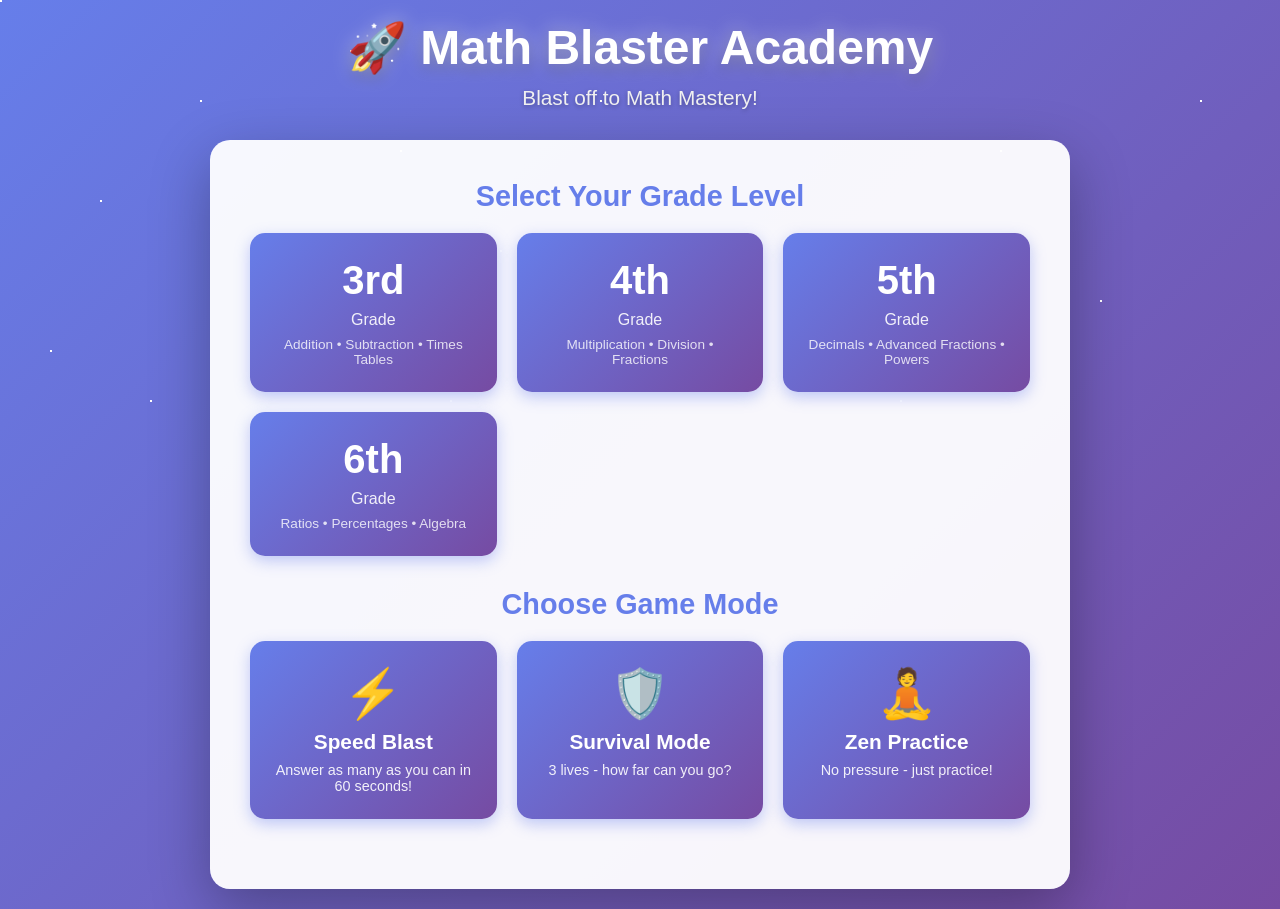
==== math-game/index.html @ 0ccb5281 "Add Math Blaster Academy - Interactive math game for grades 3-6 - Created engaging web-based math ga" ====
<!DOCTYPE html>
<html lang="en">
<head>
    <meta charset="UTF-8">
    <meta name="viewport" content="width=device-width, initial-scale=1.0">
    <title>🚀 Math Blaster Academy - Super Fun Math Game!</title>
    <link rel="stylesheet" href="styles.css">
</head>
<body>
    <div class="stars"></div>
    <div class="container">
        <header class="header">
            <h1 class="title">🚀 Math Blaster Academy</h1>
            <p class="subtitle">Blast off to Math Mastery!</p>
        </header>

        <!-- Main Menu -->
        <div id="menu" class="menu-screen active">
            <div class="menu-panel">
                <h2>Select Your Grade Level</h2>
                <div class="grade-selector">
                    <button class="grade-btn" data-grade="3">
                        <span class="grade-num">3rd</span>
                        <span class="grade-label">Grade</span>
                        <span class="grade-skills">Addition • Subtraction • Times Tables</span>
                    </button>
                    <button class="grade-btn" data-grade="4">
                        <span class="grade-num">4th</span>
                        <span class="grade-label">Grade</span>
                        <span class="grade-skills">Multiplication • Division • Fractions</span>
                    </button>
                    <button class="grade-btn" data-grade="5">
                        <span class="grade-num">5th</span>
                        <span class="grade-label">Grade</span>
                        <span class="grade-skills">Decimals • Advanced Fractions • Powers</span>
                    </button>
                    <button class="grade-btn" data-grade="6">
                        <span class="grade-num">6th</span>
                        <span class="grade-label">Grade</span>
                        <span class="grade-skills">Ratios • Percentages • Algebra</span>
                    </button>
                </div>

                <h2 style="margin-top: 2rem;">Choose Game Mode</h2>
                <div class="mode-selector">
                    <button class="mode-btn" data-mode="speed">
                        <span class="mode-icon">⚡</span>
                        <span class="mode-name">Speed Blast</span>
                        <span class="mode-desc">Answer as many as you can in 60 seconds!</span>
                    </button>
                    <button class="mode-btn" data-mode="survival">
                        <span class="mode-icon">🛡️</span>
                        <span class="mode-name">Survival Mode</span>
                        <span class="mode-desc">3 lives - how far can you go?</span>
                    </button>
                    <button class="mode-btn" data-mode="zen">
                        <span class="mode-icon">🧘</span>
                        <span class="mode-name">Zen Practice</span>
                        <span class="mode-desc">No pressure - just practice!</span>
                    </button>
                </div>
            </div>
        </div>

        <!-- Game Screen -->
        <div id="game" class="game-screen">
            <div class="game-hud">
                <div class="hud-item">
                    <span class="hud-label">Score</span>
                    <span id="score" class="hud-value">0</span>
                </div>
                <div class="hud-item" id="timer-display">
                    <span class="hud-label">Time</span>
                    <span id="timer" class="hud-value">60</span>
                </div>
                <div class="hud-item" id="lives-display">
                    <span class="hud-label">Lives</span>
                    <span id="lives" class="hud-value">❤️❤️❤️</span>
                </div>
                <div class="hud-item">
                    <span class="hud-label">Streak</span>
                    <span id="streak" class="hud-value">0🔥</span>
                </div>
            </div>

            <div class="question-area">
                <div id="question" class="question">2 + 2 = ?</div>
                <div id="feedback" class="feedback"></div>
            </div>

            <div class="answer-grid">
                <button class="answer-btn" data-answer="0">0</button>
                <button class="answer-btn" data-answer="1">1</button>
                <button class="answer-btn" data-answer="2">2</button>
                <button class="answer-btn" data-answer="3">3</button>
            </div>

            <button id="quit-btn" class="quit-btn">Quit Game</button>
        </div>

        <!-- Game Over Screen -->
        <div id="gameover" class="gameover-screen">
            <div class="gameover-panel">
                <h2 id="gameover-title">Game Over!</h2>
                <div class="stats">
                    <div class="stat-item">
                        <span class="stat-label">Final Score</span>
                        <span id="final-score" class="stat-value">0</span>
                    </div>
                    <div class="stat-item">
                        <span class="stat-label">Correct Answers</span>
                        <span id="correct-count" class="stat-value">0</span>
                    </div>
                    <div class="stat-item">
                        <span class="stat-label">Best Streak</span>
                        <span id="best-streak" class="stat-value">0</span>
                    </div>
                    <div class="stat-item">
                        <span class="stat-label">Accuracy</span>
                        <span id="accuracy" class="stat-value">0%</span>
                    </div>
                </div>
                <div id="achievement" class="achievement"></div>
                <button id="play-again" class="cta-btn">Play Again!</button>
                <button id="back-menu" class="secondary-btn">Back to Menu</button>
            </div>
        </div>
    </div>

    <div id="particles"></div>
    <script src="game.js"></script>
</body>
</html>
---- math-game/styles.css ----
* {
    margin: 0;
    padding: 0;
    box-sizing: border-box;
}

body {
    font-family: 'Segoe UI', Tahoma, Geneva, Verdana, sans-serif;
    background: linear-gradient(135deg, #667eea 0%, #764ba2 100%);
    min-height: 100vh;
    overflow-x: hidden;
    position: relative;
}

/* Animated stars background */
.stars {
    position: fixed;
    top: 0;
    left: 0;
    width: 100%;
    height: 100%;
    pointer-events: none;
    z-index: 0;
}

.stars::before,
.stars::after {
    content: '';
    position: absolute;
    width: 2px;
    height: 2px;
    background: white;
    box-shadow: 
        100px 200px white, 200px 100px white, 300px 300px white,
        400px 150px white, 150px 400px white, 250px 250px white,
        50px 350px white, 350px 50px white, 450px 400px white,
        500px 250px white, 600px 100px white, 700px 350px white,
        800px 200px white, 900px 400px white, 1000px 150px white,
        1100px 300px white, 1200px 100px white, 1300px 350px white;
    animation: sparkle 3s ease-in-out infinite;
}

.stars::after {
    animation-delay: 1.5s;
}

@keyframes sparkle {
    0%, 100% { opacity: 0.3; }
    50% { opacity: 1; }
}

.container {
    position: relative;
    z-index: 1;
    max-width: 900px;
    margin: 0 auto;
    padding: 20px;
}

.header {
    text-align: center;
    margin-bottom: 30px;
    animation: slideDown 0.8s ease-out;
}

@keyframes slideDown {
    from {
        opacity: 0;
        transform: translateY(-50px);
    }
    to {
        opacity: 1;
        transform: translateY(0);
    }
}

.title {
    font-size: 3rem;
    color: white;
    text-shadow: 0 0 20px rgba(255, 255, 255, 0.5),
                 0 5px 15px rgba(0, 0, 0, 0.3);
    margin-bottom: 10px;
    animation: pulse 2s ease-in-out infinite;
}

@keyframes pulse {
    0%, 100% { transform: scale(1); }
    50% { transform: scale(1.05); }
}

.subtitle {
    font-size: 1.3rem;
    color: #f0f0f0;
    text-shadow: 0 2px 5px rgba(0, 0, 0, 0.3);
}

/* Menu Screen */
.menu-screen, .game-screen, .gameover-screen {
    display: none;
}

.menu-screen.active, .game-screen.active, .gameover-screen.active {
    display: block;
    animation: fadeIn 0.5s ease-out;
}

@keyframes fadeIn {
    from { opacity: 0; }
    to { opacity: 1; }
}

.menu-panel, .gameover-panel {
    background: rgba(255, 255, 255, 0.95);
    border-radius: 20px;
    padding: 40px;
    box-shadow: 0 20px 60px rgba(0, 0, 0, 0.3);
}

.menu-panel h2 {
    color: #667eea;
    text-align: center;
    margin-bottom: 20px;
    font-size: 1.8rem;
}

.grade-selector, .mode-selector {
    display: grid;
    grid-template-columns: repeat(auto-fit, minmax(200px, 1fr));
    gap: 20px;
    margin-bottom: 30px;
}

.grade-btn, .mode-btn {
    background: linear-gradient(135deg, #667eea 0%, #764ba2 100%);
    border: none;
    border-radius: 15px;
    padding: 25px;
    color: white;
    cursor: pointer;
    transition: all 0.3s ease;
    display: flex;
    flex-direction: column;
    align-items: center;
    gap: 8px;
    box-shadow: 0 5px 15px rgba(102, 126, 234, 0.4);
}

.grade-btn:hover, .mode-btn:hover {
    transform: translateY(-5px) scale(1.05);
    box-shadow: 0 10px 25px rgba(102, 126, 234, 0.6);
}

.grade-btn.selected, .mode-btn.selected {
    background: linear-gradient(135deg, #f093fb 0%, #f5576c 100%);
    box-shadow: 0 10px 30px rgba(245, 87, 108, 0.6);
    transform: scale(1.1);
}

.grade-num {
    font-size: 2.5rem;
    font-weight: bold;
}

.grade-label {
    font-size: 1rem;
    opacity: 0.9;
}

.grade-skills {
    font-size: 0.85rem;
    opacity: 0.8;
    text-align: center;
}

.mode-icon {
    font-size: 3rem;
}

.mode-name {
    font-size: 1.3rem;
    font-weight: bold;
}

.mode-desc {
    font-size: 0.9rem;
    opacity: 0.9;
    text-align: center;
}

/* Game Screen */
.game-hud {
    display: flex;
    justify-content: space-around;
    margin-bottom: 30px;
    flex-wrap: wrap;
    gap: 15px;
}

.hud-item {
    background: rgba(255, 255, 255, 0.95);
    padding: 15px 25px;
    border-radius: 15px;
    text-align: center;
    box-shadow: 0 5px 15px rgba(0, 0, 0, 0.2);
    min-width: 120px;
}

.hud-label {
    display: block;
    font-size: 0.9rem;
    color: #666;
    margin-bottom: 5px;
}

.hud-value {
    display: block;
    font-size: 1.8rem;
    font-weight: bold;
    color: #667eea;
}

.question-area {
    background: rgba(255, 255, 255, 0.95);
    border-radius: 20px;
    padding: 60px 40px;
    margin-bottom: 30px;
    text-align: center;
    box-shadow: 0 10px 30px rgba(0, 0, 0, 0.3);
    min-height: 200px;
    display: flex;
    flex-direction: column;
    justify-content: center;
    align-items: center;
    position: relative;
}

.question {
    font-size: 3rem;
    font-weight: bold;
    color: #333;
    animation: questionPop 0.5s ease-out;
}

@keyframes questionPop {
    0% {
        transform: scale(0.5);
        opacity: 0;
    }
    50% {
        transform: scale(1.1);
    }
    100% {
        transform: scale(1);
        opacity: 1;
    }
}

.feedback {
    position: absolute;
    top: 50%;
    left: 50%;
    transform: translate(-50%, -50%);
    font-size: 4rem;
    font-weight: bold;
    pointer-events: none;
    opacity: 0;
}

.feedback.show {
    animation: feedbackBurst 0.8s ease-out;
}

@keyframes feedbackBurst {
    0% {
        opacity: 1;
        transform: translate(-50%, -50%) scale(0.5);
    }
    50% {
        transform: translate(-50%, -50%) scale(1.3);
    }
    100% {
        opacity: 0;
        transform: translate(-50%, -50%) scale(1) translateY(-50px);
    }
}

.feedback.correct {
    color: #4caf50;
}

.feedback.wrong {
    color: #f44336;
}

.answer-grid {
    display: grid;
    grid-template-columns: repeat(2, 1fr);
    gap: 20px;
    margin-bottom: 20px;
}

.answer-btn {
    background: white;
    border: 3px solid #667eea;
    border-radius: 15px;
    padding: 30px;
    font-size: 2rem;
    font-weight: bold;
    color: #667eea;
    cursor: pointer;
    transition: all 0.2s ease;
    box-shadow: 0 5px 15px rgba(0, 0, 0, 0.1);
}

.answer-btn:hover {
    background: #667eea;
    color: white;
    transform: scale(1.05);
    box-shadow: 0 8px 20px rgba(102, 126, 234, 0.4);
}

.answer-btn:active {
    transform: scale(0.95);
}

.answer-btn.correct-flash {
    animation: correctFlash 0.5s ease-out;
}

@keyframes correctFlash {
    0%, 100% {
        background: white;
        border-color: #667eea;
    }
    50% {
        background: #4caf50;
        border-color: #4caf50;
        color: white;
        transform: scale(1.1);
    }
}

.answer-btn.wrong-shake {
    animation: wrongShake 0.5s ease-out;
}

@keyframes wrongShake {
    0%, 100% {
        transform: translateX(0);
    }
    25% {
        transform: translateX(-10px);
        background: #f44336;
        color: white;
    }
    75% {
        transform: translateX(10px);
        background: #f44336;
        color: white;
    }
}

.quit-btn {
    background: rgba(255, 255, 255, 0.9);
    border: 2px solid #999;
    border-radius: 10px;
    padding: 12px 30px;
    font-size: 1rem;
    color: #666;
    cursor: pointer;
    display: block;
    margin: 0 auto;
    transition: all 0.3s ease;
}

.quit-btn:hover {
    background: #f44336;
    border-color: #f44336;
    color: white;
    transform: scale(1.05);
}

/* Game Over Screen */
.gameover-panel h2 {
    color: #667eea;
    text-align: center;
    margin-bottom: 30px;
    font-size: 2.5rem;
}

.stats {
    display: grid;
    grid-template-columns: repeat(auto-fit, minmax(150px, 1fr));
    gap: 20px;
    margin-bottom: 30px;
}

.stat-item {
    background: linear-gradient(135deg, #667eea 0%, #764ba2 100%);
    padding: 20px;
    border-radius: 15px;
    text-align: center;
    color: white;
}

.stat-label {
    display: block;
    font-size: 0.9rem;
    opacity: 0.9;
    margin-bottom: 10px;
}

.stat-value {
    display: block;
    font-size: 2rem;
    font-weight: bold;
}

.achievement {
    background: linear-gradient(135deg, #f093fb 0%, #f5576c 100%);
    padding: 20px;
    border-radius: 15px;
    text-align: center;
    color: white;
    font-size: 1.3rem;
    font-weight: bold;
    margin-bottom: 30px;
    display: none;
}

.achievement.show {
    display: block;
    animation: achievementSlide 0.8s ease-out;
}

@keyframes achievementSlide {
    from {
        opacity: 0;
        transform: translateY(20px);
    }
    to {
        opacity: 1;
        transform: translateY(0);
    }
}

.cta-btn, .secondary-btn {
    border: none;
    border-radius: 15px;
    padding: 20px 40px;
    font-size: 1.3rem;
    font-weight: bold;
    cursor: pointer;
    transition: all 0.3s ease;
    display: block;
    width: 100%;
    margin-bottom: 15px;
}

.cta-btn {
    background: linear-gradient(135deg, #667eea 0%, #764ba2 100%);
    color: white;
    box-shadow: 0 5px 15px rgba(102, 126, 234, 0.4);
}

.cta-btn:hover {
    transform: translateY(-3px);
    box-shadow: 0 10px 25px rgba(102, 126, 234, 0.6);
}

.secondary-btn {
    background: white;
    color: #667eea;
    border: 2px solid #667eea;
}

.secondary-btn:hover {
    background: #667eea;
    color: white;
}

/* Particles */
#particles {
    position: fixed;
    top: 0;
    left: 0;
    width: 100%;
    height: 100%;
    pointer-events: none;
    z-index: 1000;
}

.particle {
    position: absolute;
    font-size: 2rem;
    pointer-events: none;
    animation: floatUp 2s ease-out forwards;
}

@keyframes floatUp {
    0% {
        opacity: 1;
        transform: translateY(0) scale(1);
    }
    100% {
        opacity: 0;
        transform: translateY(-200px) scale(0.5);
    }
}

/* Responsive */
@media (max-width: 768px) {
    .title {
        font-size: 2rem;
    }
    
    .subtitle {
        font-size: 1rem;
    }
    
    .question {
        font-size: 2rem;
    }
    
    .answer-btn {
        padding: 20px;
        font-size: 1.5rem;
    }
    
    .grade-selector, .mode-selector {
        grid-template-columns: 1fr;
    }
}
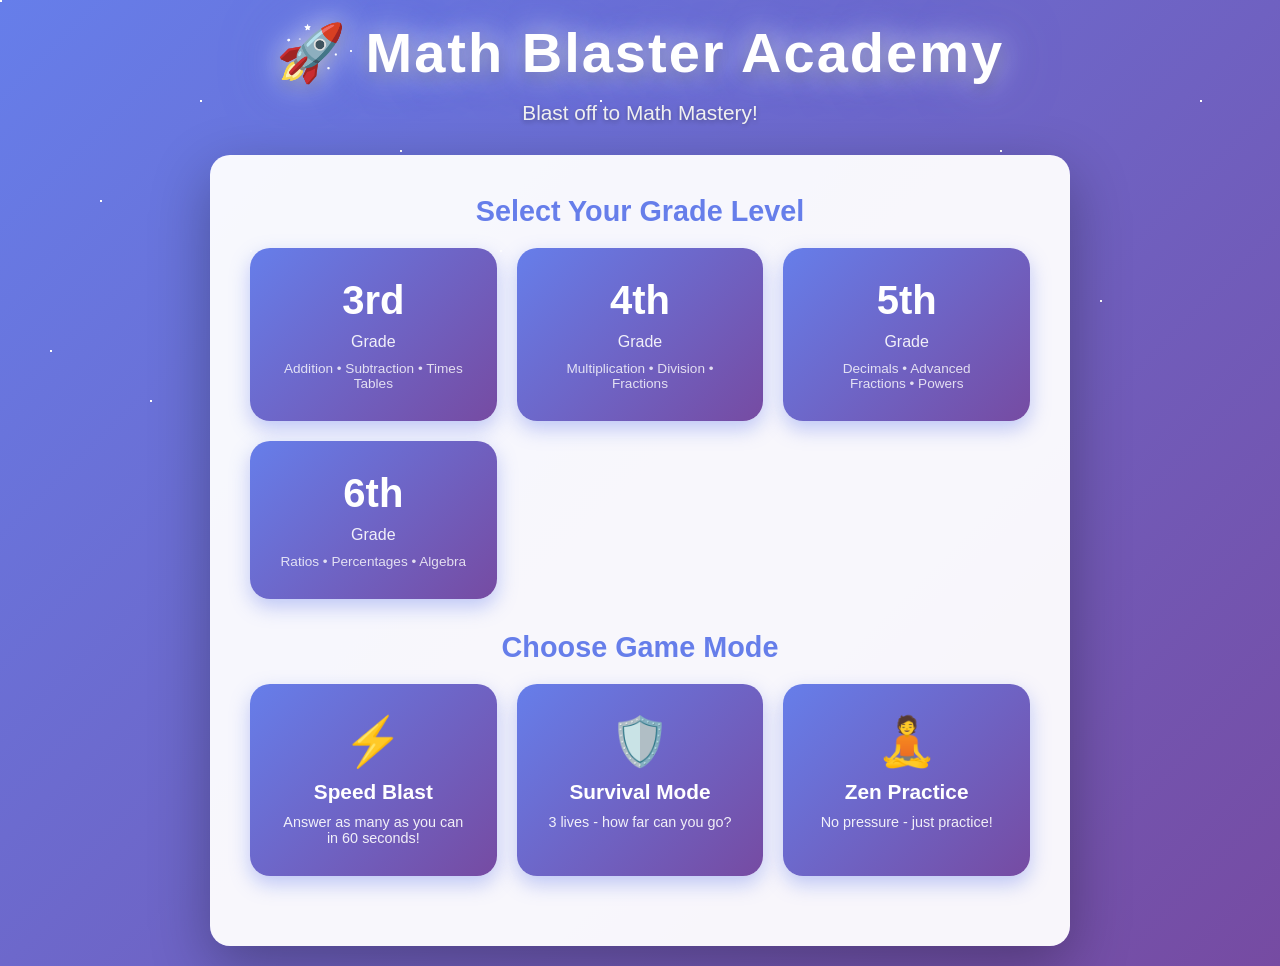
==== commit 85f7a2da: "Make Math Blaster Academy SUPER FUN! 🎉 Enhanced with exciting features: - Bigger, more dramatic anim" ====
--- a/math-game/index.html
+++ b/math-game/index.html
@@ -86,6 +86,7 @@
             <div class="question-area">
                 <div id="question" class="question">2 + 2 = ?</div>
                 <div id="feedback" class="feedback"></div>
+                <div id="power-message" class="power-message"></div>
             </div>
 
             <div class="answer-grid">
--- a/math-game/styles.css
+++ b/math-game/styles.css
@@ -6,10 +6,18 @@
 
 body {
     font-family: 'Segoe UI', Tahoma, Geneva, Verdana, sans-serif;
-    background: linear-gradient(135deg, #667eea 0%, #764ba2 100%);
+    background: linear-gradient(135deg, #667eea 0%, #764ba2 50%, #f093fb 100%);
+    background-size: 200% 200%;
+    animation: gradientShift 15s ease infinite;
     min-height: 100vh;
     overflow-x: hidden;
     position: relative;
+}
+
+@keyframes gradientShift {
+    0% { background-position: 0% 50%; }
+    50% { background-position: 100% 50%; }
+    100% { background-position: 0% 50%; }
 }
 
 /* Animated stars background */
@@ -75,17 +83,47 @@
 }
 
 .title {
-    font-size: 3rem;
+    font-size: 3.5rem;
     color: white;
-    text-shadow: 0 0 20px rgba(255, 255, 255, 0.5),
+    text-shadow: 0 0 30px rgba(255, 255, 255, 0.8),
+                 0 0 60px rgba(102, 126, 234, 0.6),
                  0 5px 15px rgba(0, 0, 0, 0.3);
-    margin-bottom: 10px;
-    animation: pulse 2s ease-in-out infinite;
+    margin-bottom: 15px;
+    animation: titleFloat 3s ease-in-out infinite;
+    font-weight: 900;
+    letter-spacing: 2px;
+}
+
+@keyframes titleFloat {
+    0%, 100% { 
+        transform: translateY(0) scale(1) rotate(0deg);
+        text-shadow: 0 0 30px rgba(255, 255, 255, 0.8),
+                     0 0 60px rgba(102, 126, 234, 0.6),
+                     0 5px 15px rgba(0, 0, 0, 0.3);
+    }
+    25% { 
+        transform: translateY(-10px) scale(1.05) rotate(-1deg);
+    }
+    50% { 
+        transform: translateY(0) scale(1.08) rotate(0deg);
+        text-shadow: 0 0 40px rgba(255, 255, 255, 1),
+                     0 0 80px rgba(102, 126, 234, 0.8),
+                     0 5px 20px rgba(0, 0, 0, 0.4);
+    }
+    75% { 
+        transform: translateY(-10px) scale(1.05) rotate(1deg);
+    }
 }
 
 @keyframes pulse {
-    0%, 100% { transform: scale(1); }
-    50% { transform: scale(1.05); }
+    0%, 100% { transform: scale(1) rotate(0deg); }
+    25% { transform: scale(1.05) rotate(-2deg); }
+    75% { transform: scale(1.05) rotate(2deg); }
+}
+
+@keyframes rainbow {
+    0% { filter: hue-rotate(0deg); }
+    100% { filter: hue-rotate(360deg); }
 }
 
 .subtitle {
@@ -133,27 +171,52 @@
 .grade-btn, .mode-btn {
     background: linear-gradient(135deg, #667eea 0%, #764ba2 100%);
     border: none;
-    border-radius: 15px;
-    padding: 25px;
+    border-radius: 20px;
+    padding: 30px;
     color: white;
     cursor: pointer;
-    transition: all 0.3s ease;
+    transition: all 0.4s ease;
     display: flex;
     flex-direction: column;
     align-items: center;
-    gap: 8px;
-    box-shadow: 0 5px 15px rgba(102, 126, 234, 0.4);
+    gap: 10px;
+    box-shadow: 0 8px 20px rgba(102, 126, 234, 0.4);
+    position: relative;
+    overflow: hidden;
+}
+
+.grade-btn::before, .mode-btn::before {
+    content: '';
+    position: absolute;
+    top: -50%;
+    left: -50%;
+    width: 200%;
+    height: 200%;
+    background: radial-gradient(circle, rgba(255,255,255,0.3) 0%, transparent 70%);
+    transform: scale(0);
+    transition: transform 0.6s ease;
+}
+
+.grade-btn:hover::before, .mode-btn:hover::before {
+    transform: scale(1);
 }
 
 .grade-btn:hover, .mode-btn:hover {
-    transform: translateY(-5px) scale(1.05);
-    box-shadow: 0 10px 25px rgba(102, 126, 234, 0.6);
+    transform: translateY(-8px) scale(1.08) rotate(2deg);
+    box-shadow: 0 15px 35px rgba(102, 126, 234, 0.7);
 }
 
 .grade-btn.selected, .mode-btn.selected {
     background: linear-gradient(135deg, #f093fb 0%, #f5576c 100%);
-    box-shadow: 0 10px 30px rgba(245, 87, 108, 0.6);
-    transform: scale(1.1);
+    box-shadow: 0 15px 40px rgba(245, 87, 108, 0.7);
+    transform: scale(1.15) rotate(-2deg);
+    animation: selectedBounce 0.6s ease-out;
+}
+
+@keyframes selectedBounce {
+    0% { transform: scale(1); }
+    50% { transform: scale(1.25) rotate(-5deg); }
+    100% { transform: scale(1.15) rotate(-2deg); }
 }
 
 .grade-num {
@@ -203,6 +266,12 @@
     text-align: center;
     box-shadow: 0 5px 15px rgba(0, 0, 0, 0.2);
     min-width: 120px;
+    transition: all 0.3s ease;
+}
+
+.hud-item:hover {
+    transform: scale(1.05);
+    box-shadow: 0 8px 20px rgba(0, 0, 0, 0.3);
 }
 
 .hud-label {
@@ -210,6 +279,8 @@
     font-size: 0.9rem;
     color: #666;
     margin-bottom: 5px;
+    text-transform: uppercase;
+    letter-spacing: 1px;
 }
 
 .hud-value {
@@ -217,6 +288,17 @@
     font-size: 1.8rem;
     font-weight: bold;
     color: #667eea;
+    transition: all 0.3s ease;
+}
+
+.hud-value.pulse-score {
+    animation: pulseScore 0.4s ease-out;
+}
+
+@keyframes pulseScore {
+    0% { transform: scale(1); }
+    50% { transform: scale(1.3); color: #4caf50; }
+    100% { transform: scale(1); }
 }
 
 .question-area {
@@ -239,20 +321,43 @@
     font-weight: bold;
     color: #333;
     animation: questionPop 0.5s ease-out;
+    text-shadow: 3px 3px 6px rgba(0,0,0,0.1);
 }
 
 @keyframes questionPop {
     0% {
-        transform: scale(0.5);
+        transform: scale(0.3) rotate(-10deg);
         opacity: 0;
     }
-    50% {
-        transform: scale(1.1);
+    60% {
+        transform: scale(1.2) rotate(5deg);
     }
     100% {
-        transform: scale(1);
+        transform: scale(1) rotate(0deg);
         opacity: 1;
     }
+}
+
+.question-area.shake {
+    animation: shake 0.5s ease-in-out;
+}
+
+@keyframes shake {
+    0%, 100% { transform: translateX(0); }
+    10%, 30%, 50%, 70%, 90% { transform: translateX(-10px); }
+    20%, 40%, 60%, 80% { transform: translateX(10px); }
+}
+
+.question-area.mega-correct {
+    animation: megaCorrect 0.8s ease-out;
+}
+
+@keyframes megaCorrect {
+    0% { transform: scale(1); }
+    25% { transform: scale(1.1) rotate(5deg); }
+    50% { transform: scale(1.1) rotate(-5deg); }
+    75% { transform: scale(1.1) rotate(3deg); }
+    100% { transform: scale(1) rotate(0deg); }
 }
 
 .feedback {
@@ -260,36 +365,80 @@
     top: 50%;
     left: 50%;
     transform: translate(-50%, -50%);
-    font-size: 4rem;
+    font-size: 5rem;
     font-weight: bold;
     pointer-events: none;
     opacity: 0;
+    text-shadow: 0 0 20px rgba(255, 255, 255, 0.8);
+    z-index: 100;
 }
 
 .feedback.show {
-    animation: feedbackBurst 0.8s ease-out;
+    animation: feedbackBurst 1s ease-out;
 }
 
 @keyframes feedbackBurst {
     0% {
         opacity: 1;
-        transform: translate(-50%, -50%) scale(0.5);
-    }
-    50% {
-        transform: translate(-50%, -50%) scale(1.3);
+        transform: translate(-50%, -50%) scale(0.3) rotate(-20deg);
+    }
+    30% {
+        transform: translate(-50%, -50%) scale(1.8) rotate(10deg);
+    }
+    60% {
+        transform: translate(-50%, -50%) scale(1.6) rotate(-5deg);
     }
     100% {
         opacity: 0;
-        transform: translate(-50%, -50%) scale(1) translateY(-50px);
+        transform: translate(-50%, -50%) scale(2) translateY(-100px) rotate(0deg);
     }
 }
 
 .feedback.correct {
     color: #4caf50;
+    text-shadow: 0 0 30px #4caf50, 0 0 60px #4caf50;
 }
 
 .feedback.wrong {
     color: #f44336;
+    text-shadow: 0 0 30px #f44336, 0 0 60px #f44336;
+}
+
+.power-message {
+    position: absolute;
+    bottom: 20px;
+    left: 50%;
+    transform: translateX(-50%);
+    font-size: 1.5rem;
+    font-weight: bold;
+    color: #ff9800;
+    text-shadow: 0 0 20px #ff9800;
+    opacity: 0;
+    pointer-events: none;
+    white-space: nowrap;
+}
+
+.power-message.show {
+    animation: powerUp 2s ease-out;
+}
+
+@keyframes powerUp {
+    0% {
+        opacity: 0;
+        transform: translateX(-50%) translateY(30px) scale(0.5);
+    }
+    20% {
+        opacity: 1;
+        transform: translateX(-50%) translateY(0) scale(1.2);
+    }
+    80% {
+        opacity: 1;
+        transform: translateX(-50%) translateY(0) scale(1.2);
+    }
+    100% {
+        opacity: 0;
+        transform: translateX(-50%) translateY(-30px) scale(0.8);
+    }
 }
 
 .answer-grid {
@@ -300,63 +449,117 @@
 }
 
 .answer-btn {
-    background: white;
-    border: 3px solid #667eea;
-    border-radius: 15px;
-    padding: 30px;
-    font-size: 2rem;
+    background: linear-gradient(135deg, white 0%, #f0f0ff 100%);
+    border: 4px solid #667eea;
+    border-radius: 20px;
+    padding: 35px;
+    font-size: 2.2rem;
     font-weight: bold;
     color: #667eea;
     cursor: pointer;
-    transition: all 0.2s ease;
-    box-shadow: 0 5px 15px rgba(0, 0, 0, 0.1);
+    transition: all 0.3s ease;
+    box-shadow: 0 8px 20px rgba(0, 0, 0, 0.15);
+    position: relative;
+    overflow: hidden;
+}
+
+.answer-btn::before {
+    content: '';
+    position: absolute;
+    top: 50%;
+    left: 50%;
+    width: 0;
+    height: 0;
+    border-radius: 50%;
+    background: rgba(102, 126, 234, 0.3);
+    transform: translate(-50%, -50%);
+    transition: width 0.6s, height 0.6s;
+}
+
+.answer-btn:hover::before {
+    width: 300px;
+    height: 300px;
 }
 
 .answer-btn:hover {
-    background: #667eea;
+    background: linear-gradient(135deg, #667eea 0%, #764ba2 100%);
     color: white;
-    transform: scale(1.05);
-    box-shadow: 0 8px 20px rgba(102, 126, 234, 0.4);
+    transform: scale(1.15) rotate(2deg);
+    box-shadow: 0 15px 35px rgba(102, 126, 234, 0.6);
+    border-color: #764ba2;
 }
 
 .answer-btn:active {
-    transform: scale(0.95);
+    transform: scale(0.95) rotate(-2deg);
 }
 
 .answer-btn.correct-flash {
-    animation: correctFlash 0.5s ease-out;
+    animation: correctFlash 0.8s ease-out;
 }
 
 @keyframes correctFlash {
-    0%, 100% {
-        background: white;
+    0% {
+        background: linear-gradient(135deg, white 0%, #f0f0ff 100%);
         border-color: #667eea;
-    }
-    50% {
-        background: #4caf50;
+        transform: scale(1);
+    }
+    25% {
+        background: linear-gradient(135deg, #4caf50 0%, #66ff66 100%);
         border-color: #4caf50;
         color: white;
-        transform: scale(1.1);
+        transform: scale(1.3) rotate(5deg);
+        box-shadow: 0 0 40px #4caf50;
+    }
+    50% {
+        transform: scale(1.4) rotate(-5deg);
+    }
+    75% {
+        transform: scale(1.3) rotate(3deg);
+    }
+    100% {
+        background: linear-gradient(135deg, #4caf50 0%, #66ff66 100%);
+        border-color: #4caf50;
+        color: white;
+        transform: scale(1);
     }
 }
 
 .answer-btn.wrong-shake {
-    animation: wrongShake 0.5s ease-out;
+    animation: wrongShake 0.6s ease-out;
 }
 
 @keyframes wrongShake {
     0%, 100% {
-        transform: translateX(0);
-    }
-    25% {
-        transform: translateX(-10px);
-        background: #f44336;
+        transform: translateX(0) rotate(0deg);
+    }
+    10% {
+        transform: translateX(-15px) rotate(-5deg);
+        background: linear-gradient(135deg, #f44336 0%, #ff6666 100%);
         color: white;
-    }
-    75% {
-        transform: translateX(10px);
-        background: #f44336;
+        border-color: #f44336;
+    }
+    20% {
+        transform: translateX(15px) rotate(5deg);
+    }
+    30% {
+        transform: translateX(-15px) rotate(-5deg);
+    }
+    40% {
+        transform: translateX(15px) rotate(5deg);
+    }
+    50% {
+        transform: translateX(-10px) rotate(-3deg);
+        background: linear-gradient(135deg, #f44336 0%, #ff6666 100%);
         color: white;
+    }
+    60% {
+        transform: translateX(10px) rotate(3deg);
+    }
+    70% {
+        transform: translateX(-5px) rotate(-2deg);
+    }
+    80% {
+        transform: translateX(5px) rotate(2deg);
     }
 }
 
@@ -397,86 +600,155 @@
 
 .stat-item {
     background: linear-gradient(135deg, #667eea 0%, #764ba2 100%);
-    padding: 20px;
-    border-radius: 15px;
+    padding: 25px;
+    border-radius: 20px;
     text-align: center;
     color: white;
+    box-shadow: 0 8px 20px rgba(102, 126, 234, 0.4);
+    transition: all 0.3s ease;
+    animation: statFadeIn 0.6s ease-out backwards;
+}
+
+.stat-item:nth-child(1) { animation-delay: 0.1s; }
+.stat-item:nth-child(2) { animation-delay: 0.2s; }
+.stat-item:nth-child(3) { animation-delay: 0.3s; }
+.stat-item:nth-child(4) { animation-delay: 0.4s; }
+
+@keyframes statFadeIn {
+    from {
+        opacity: 0;
+        transform: translateY(30px) scale(0.8);
+    }
+    to {
+        opacity: 1;
+        transform: translateY(0) scale(1);
+    }
+}
+
+.stat-item:hover {
+    transform: scale(1.08) rotate(2deg);
+    box-shadow: 0 12px 30px rgba(102, 126, 234, 0.6);
 }
 
 .stat-label {
     display: block;
-    font-size: 0.9rem;
-    opacity: 0.9;
-    margin-bottom: 10px;
+    font-size: 0.95rem;
+    opacity: 0.95;
+    margin-bottom: 12px;
+    text-transform: uppercase;
+    letter-spacing: 1px;
 }
 
 .stat-value {
     display: block;
-    font-size: 2rem;
-    font-weight: bold;
+    font-size: 2.5rem;
+    font-weight: bold;
+    text-shadow: 0 2px 10px rgba(0, 0, 0, 0.2);
 }
 
 .achievement {
     background: linear-gradient(135deg, #f093fb 0%, #f5576c 100%);
-    padding: 20px;
-    border-radius: 15px;
+    padding: 25px;
+    border-radius: 20px;
     text-align: center;
     color: white;
-    font-size: 1.3rem;
+    font-size: 1.4rem;
     font-weight: bold;
     margin-bottom: 30px;
     display: none;
+    box-shadow: 0 10px 30px rgba(245, 87, 108, 0.5);
+    border: 3px solid rgba(255, 255, 255, 0.3);
 }
 
 .achievement.show {
     display: block;
-    animation: achievementSlide 0.8s ease-out;
+    animation: achievementSlide 1s ease-out;
 }
 
 @keyframes achievementSlide {
-    from {
+    0% {
         opacity: 0;
-        transform: translateY(20px);
-    }
-    to {
+        transform: translateY(30px) scale(0.8);
+    }
+    50% {
+        transform: translateY(-10px) scale(1.1);
+    }
+    70% {
+        transform: translateY(5px) scale(0.95);
+    }
+    100% {
         opacity: 1;
-        transform: translateY(0);
+        transform: translateY(0) scale(1);
     }
 }
 
 .cta-btn, .secondary-btn {
     border: none;
-    border-radius: 15px;
-    padding: 20px 40px;
-    font-size: 1.3rem;
+    border-radius: 20px;
+    padding: 25px 45px;
+    font-size: 1.5rem;
     font-weight: bold;
     cursor: pointer;
-    transition: all 0.3s ease;
+    transition: all 0.4s ease;
     display: block;
     width: 100%;
     margin-bottom: 15px;
+    position: relative;
+    overflow: hidden;
+}
+
+.cta-btn::before, .secondary-btn::before {
+    content: '';
+    position: absolute;
+    top: 50%;
+    left: 50%;
+    width: 0;
+    height: 0;
+    border-radius: 50%;
+    background: rgba(255, 255, 255, 0.3);
+    transform: translate(-50%, -50%);
+    transition: width 0.6s, height 0.6s;
+}
+
+.cta-btn:hover::before, .secondary-btn:hover::before {
+    width: 400px;
+    height: 400px;
 }
 
 .cta-btn {
     background: linear-gradient(135deg, #667eea 0%, #764ba2 100%);
     color: white;
-    box-shadow: 0 5px 15px rgba(102, 126, 234, 0.4);
+    box-shadow: 0 8px 20px rgba(102, 126, 234, 0.5);
+    animation: buttonBreathe 2s ease-in-out infinite;
+}
+
+@keyframes buttonBreathe {
+    0%, 100% { transform: scale(1); }
+    50% { transform: scale(1.02); }
 }
 
 .cta-btn:hover {
-    transform: translateY(-3px);
-    box-shadow: 0 10px 25px rgba(102, 126, 234, 0.6);
+    transform: translateY(-5px) scale(1.05);
+    box-shadow: 0 15px 35px rgba(102, 126, 234, 0.7);
+    animation: none;
+}
+
+.cta-btn:active {
+    transform: translateY(-2px) scale(1.02);
 }
 
 .secondary-btn {
     background: white;
     color: #667eea;
-    border: 2px solid #667eea;
+    border: 3px solid #667eea;
+    box-shadow: 0 5px 15px rgba(102, 126, 234, 0.2);
 }
 
 .secondary-btn:hover {
     background: #667eea;
     color: white;
+    transform: translateY(-5px) scale(1.05);
+    box-shadow: 0 15px 35px rgba(102, 126, 234, 0.5);
 }
 
 /* Particles */
@@ -492,7 +764,7 @@
 
 .particle {
     position: absolute;
-    font-size: 2rem;
+    font-size: 3rem;
     pointer-events: none;
     animation: floatUp 2s ease-out forwards;
 }
@@ -500,11 +772,33 @@
 @keyframes floatUp {
     0% {
         opacity: 1;
-        transform: translateY(0) scale(1);
+        transform: translateY(0) scale(0.5) rotate(0deg);
+    }
+    50% {
+        transform: translateY(-100px) scale(1.5) rotate(180deg);
     }
     100% {
         opacity: 0;
-        transform: translateY(-200px) scale(0.5);
+        transform: translateY(-300px) scale(0.3) rotate(360deg);
+    }
+}
+
+.confetti {
+    position: absolute;
+    width: 10px;
+    height: 10px;
+    pointer-events: none;
+    animation: confettiFall 3s ease-out forwards;
+}
+
+@keyframes confettiFall {
+    0% {
+        opacity: 1;
+        transform: translateY(0) rotate(0deg);
+    }
+    100% {
+        opacity: 0;
+        transform: translateY(500px) rotate(720deg);
     }
 }
 
